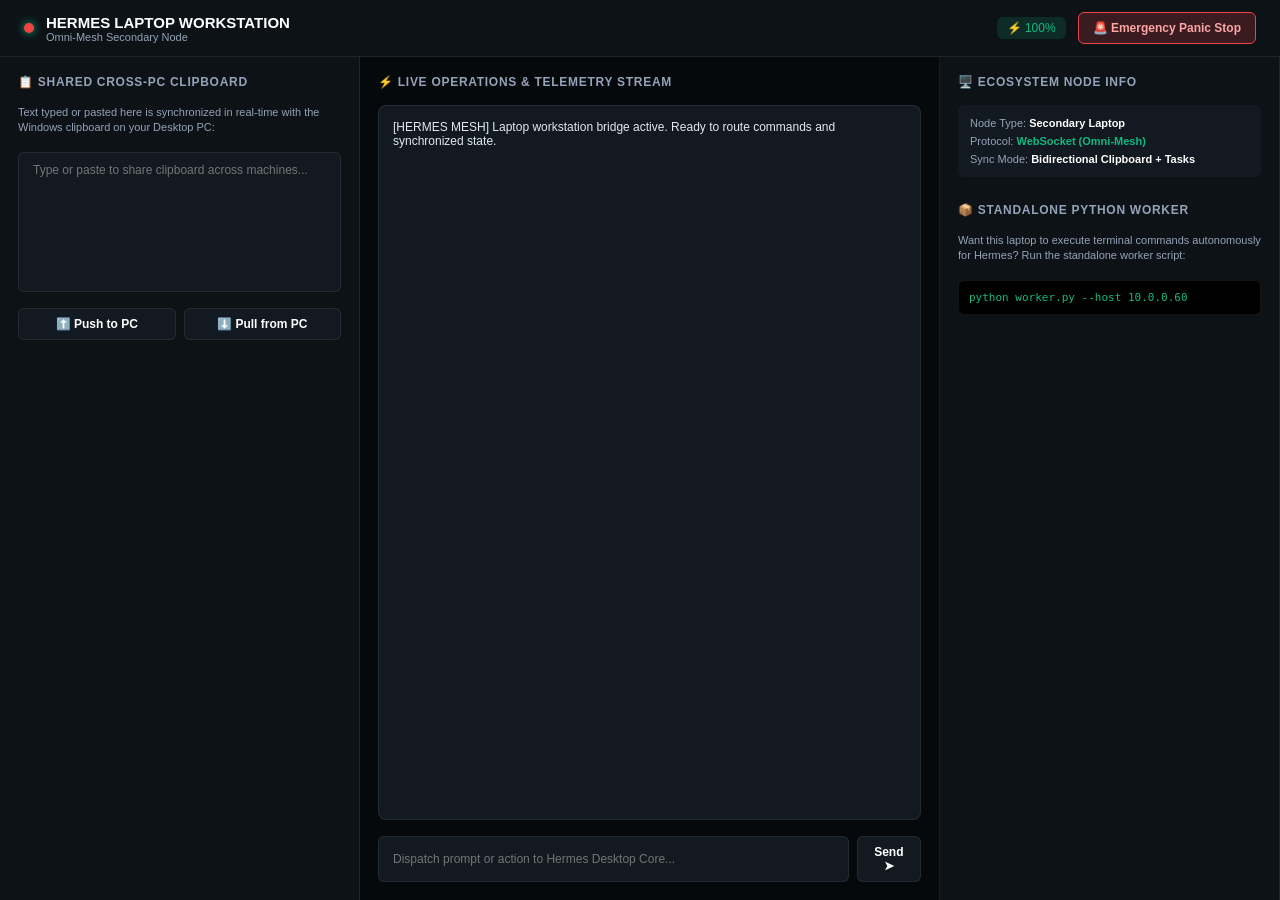
==== companions/laptop/web/index.html @ 741eb6d2 "feat(companions): modularize ecosystem into dedicated smartwatch, smartphone, and laptop packages" ====
<!DOCTYPE html>
<html lang="en">
<head>
    <meta charset="UTF-8">
    <meta name="viewport" content="width=device-width, initial-scale=1.0">
    <title>Hermes Laptop Workstation</title>
    <link rel="manifest" href="/companions/laptop/manifest.json">
    <link rel="stylesheet" href="/companions/laptop/web/laptop.css">
</head>
<body>
    <div id="toast-banner">Connected to Hermes PC</div>

    <!-- Header -->
    <div class="workstation-header">
        <div class="brand-section">
            <div id="status-orb" class="status-orb"></div>
            <div>
                <div style="font-size: 15px; font-weight: 800; color: #ffffff;">HERMES LAPTOP WORKSTATION</div>
                <div style="font-size: 11px; color: var(--text-muted);">Omni-Mesh Secondary Node</div>
            </div>
        </div>
        <div style="display: flex; gap: 12px; align-items: center;">
            <div id="laptop-battery" style="font-size: 12px; color: var(--accent-emerald); background: var(--accent-emerald-dim); padding: 4px 10px; border-radius: 6px;">
                🔋 --%
            </div>
            <button class="btn-action" style="background: rgba(239, 68, 68, 0.2); border-color: #ef4444; color: #fca5a5;" onclick="triggerPanicStop()">
                🚨 Emergency Panic Stop
            </button>
        </div>
    </div>

    <!-- 3-Pane Workstation Container -->
    <div class="workspace-container">
        <!-- Pane 1: Cross-Device Clipboard -->
        <div class="pane">
            <div class="pane-title">📋 Shared Cross-PC Clipboard</div>
            <p style="font-size: 11px; color: var(--text-muted); line-height: 1.4;">
                Text typed or pasted here is synchronized in real-time with the Windows clipboard on your Desktop PC:
            </p>
            <textarea id="clip-area" class="input-box" style="height: 140px; resize: none;" placeholder="Type or paste to share clipboard across machines..."></textarea>
            <div style="display: flex; gap: 8px;">
                <button class="btn-action" style="flex: 1;" onclick="pushClipboard()">⬆️ Push to PC</button>
                <button class="btn-action" style="flex: 1;" onclick="pullClipboard()">⬇️ Pull from PC</button>
            </div>
        </div>

        <!-- Pane 2: Live Activity & Task Stream -->
        <div class="pane" style="background: var(--bg-base);">
            <div class="pane-title">⚡ Live Operations & Telemetry Stream</div>
            <div id="log-feed" class="task-feed">
                <div>[HERMES MESH] Laptop workstation bridge active. Ready to route commands and synchronized state.</div>
            </div>
            <div style="display: flex; gap: 8px;">
                <input type="text" id="prompt-input" class="input-box" placeholder="Dispatch prompt or action to Hermes Desktop Core..." onkeydown="if(event.key==='Enter') sendLaptopPrompt()">
                <button class="btn-action" style="width: 70px;" onclick="sendLaptopPrompt()">Send ➤</button>
            </div>
        </div>

        <!-- Pane 3: Node Actions & Info -->
        <div class="pane">
            <div class="pane-title">🖥️ Ecosystem Node Info</div>
            <div style="background: var(--bg-input); padding: 12px; border-radius: 6px; font-size: 11px; display: flex; flex-direction: column; gap: 6px;">
                <div style="color: var(--text-muted);">Node Type: <strong style="color: #ffffff;">Secondary Laptop</strong></div>
                <div style="color: var(--text-muted);">Protocol: <strong style="color: var(--accent-emerald);">WebSocket (Omni-Mesh)</strong></div>
                <div style="color: var(--text-muted);">Sync Mode: <strong style="color: #ffffff;">Bidirectional Clipboard + Tasks</strong></div>
            </div>

            <div class="pane-title" style="margin-top: 10px;">📦 Standalone Python Worker</div>
            <p style="font-size: 11px; color: var(--text-muted); line-height: 1.4;">
                Want this laptop to execute terminal commands autonomously for Hermes? Run the standalone worker script:
            </p>
            <div style="background: #000; border: 1px solid var(--border-subtle); padding: 10px; border-radius: 6px; font-family: monospace; font-size: 11px; color: var(--accent-emerald); user-select: all;">
                python worker.py --host 10.0.0.60
            </div>
        </div>
    </div>

    <script src="/companions/laptop/web/laptop.js"></script>
</body>
</html>
---- companions/laptop/web/laptop.css ----
/* Hermes Laptop Workstation Styles */
:root {
    --bg-base: #06090c;
    --bg-panel: #0d1217;
    --bg-input: #121921;
    --border-subtle: rgba(255, 255, 255, 0.08);
    --border-bright: rgba(16, 185, 129, 0.4);
    --accent-emerald: #10b981;
    --accent-emerald-dim: rgba(16, 185, 129, 0.15);
    --accent-cyan: #38bdf8;
    --accent-red: #ef4444;
    --text-pure: #ffffff;
    --text-main: #e2e8f0;
    --text-muted: #94a3b8;
}

* {
    box-sizing: border-box;
    margin: 0;
    padding: 0;
    font-family: -apple-system, BlinkMacSystemFont, "Segoe UI", Roboto, sans-serif;
}

body {
    background: var(--bg-base);
    color: var(--text-main);
    height: 100vh;
    display: flex;
    flex-direction: column;
    overflow: hidden;
}

/* Header */
.workstation-header {
    display: flex;
    justify-content: space-between;
    align-items: center;
    padding: 12px 24px;
    background: var(--bg-panel);
    border-bottom: 1px solid var(--border-subtle);
}

.brand-section {
    display: flex;
    align-items: center;
    gap: 12px;
}

.status-orb {
    width: 10px;
    height: 10px;
    border-radius: 50%;
    background: var(--accent-emerald);
    box-shadow: 0 0 8px var(--accent-emerald);
}

/* Split Pane Layout */
.workspace-container {
    flex: 1;
    display: grid;
    grid-template-columns: 360px 1fr 340px;
    overflow: hidden;
}

.pane {
    background: var(--bg-panel);
    border-right: 1px solid var(--border-subtle);
    padding: 18px;
    display: flex;
    flex-direction: column;
    gap: 16px;
    overflow-y: auto;
}

.pane-title {
    font-size: 12px;
    font-weight: 700;
    text-transform: uppercase;
    letter-spacing: 0.06em;
    color: var(--text-muted);
    display: flex;
    align-items: center;
    gap: 8px;
}

.btn-action {
    background: var(--bg-input);
    border: 1px solid var(--border-subtle);
    color: var(--text-pure);
    padding: 8px 14px;
    border-radius: 6px;
    font-size: 12px;
    font-weight: 600;
    cursor: pointer;
    transition: all 0.15s ease;
}

.btn-action:hover {
    border-color: var(--accent-emerald);
    background: var(--accent-emerald-dim);
}

.input-box {
    background: var(--bg-input);
    border: 1px solid var(--border-subtle);
    color: #ffffff;
    padding: 10px 14px;
    border-radius: 6px;
    font-size: 12px;
    width: 100%;
    outline: none;
}

.input-box:focus {
    border-color: var(--accent-emerald);
}

.task-feed {
    flex: 1;
    background: var(--bg-input);
    border: 1px solid var(--border-subtle);
    border-radius: 8px;
    padding: 14px;
    overflow-y: auto;
    font-size: 12px;
    font-family: ui-monospace, monospace;
    display: flex;
    flex-direction: column;
    gap: 10px;
}

/* Toast */
#toast-banner {
    position: fixed;
    top: 16px;
    right: 20px;
    background: var(--accent-emerald);
    color: #000000;
    padding: 10px 18px;
    border-radius: 6px;
    font-size: 12px;
    font-weight: 700;
    box-shadow: 0 4px 14px rgba(0,0,0,0.5);
    opacity: 0;
    transform: translateY(-20px);
    transition: all 0.25s ease;
    pointer-events: none;
    z-index: 10000;
}

#toast-banner.show {
    opacity: 1;
    transform: translateY(0);
}
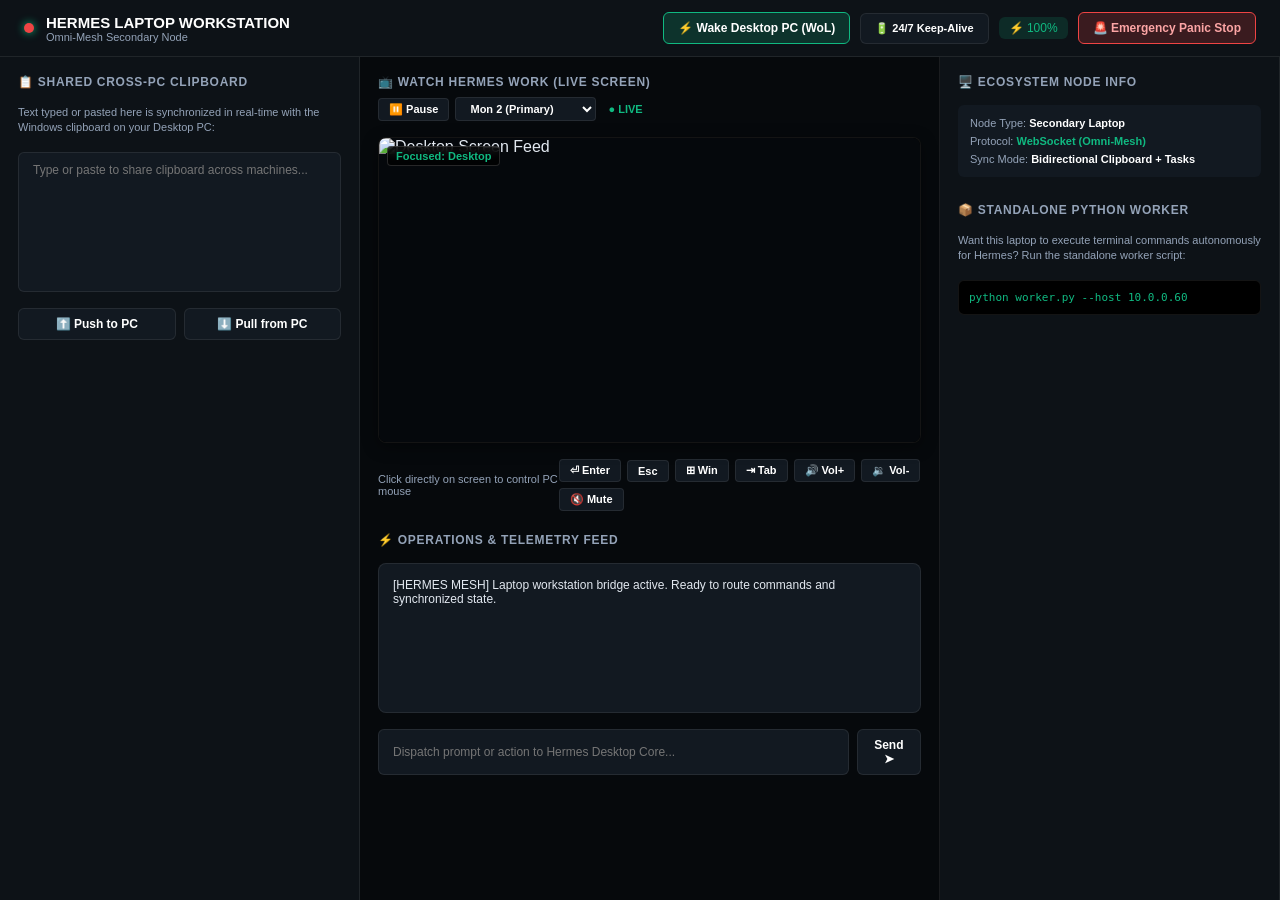
==== commit 7f833953: "feat(companions): 1-click connect hub, 24/7 host keep-alive, remote WoL, and Muse-inspired live desk" ====
--- a/companions/laptop/web/index.html
+++ b/companions/laptop/web/index.html
@@ -19,7 +19,16 @@
                 <div style="font-size: 11px; color: var(--text-muted);">Omni-Mesh Secondary Node</div>
             </div>
         </div>
-        <div style="display: flex; gap: 12px; align-items: center;">
+        <div style="display: flex; gap: 10px; align-items: center;">
+            <button id="pwa-install-btn" class="btn-action" style="display: none; padding: 4px 10px; font-size: 11px;" onclick="promptInstallApp()">
+                ⬇️ Install App
+            </button>
+            <button class="btn-action" style="background: rgba(16, 185, 129, 0.2); border-color: var(--accent-emerald); color: #ffffff;" onclick="triggerLaptopWake()">
+                ⚡ Wake Desktop PC (WoL)
+            </button>
+            <button id="keepalive-btn" class="btn-action" style="background: var(--bg-input); font-size: 11px;" onclick="toggleKeepalive()">
+                🔋 24/7 Keep-Alive
+            </button>
             <div id="laptop-battery" style="font-size: 12px; color: var(--accent-emerald); background: var(--accent-emerald-dim); padding: 4px 10px; border-radius: 6px;">
                 🔋 --%
             </div>
@@ -44,10 +53,49 @@
             </div>
         </div>
 
-        <!-- Pane 2: Live Activity & Task Stream -->
-        <div class="pane" style="background: var(--bg-base);">
-            <div class="pane-title">⚡ Live Operations & Telemetry Stream</div>
-            <div id="log-feed" class="task-feed">
+        <!-- Pane 2: Live Desktop Mirror & Agent Task Stream -->
+        <div class="pane" style="background: var(--bg-base); flex: 1.3;">
+            <!-- Live Desktop Screen Mirror ("Watch Hermes Work" - Muse Style) -->
+            <div style="display: flex; justify-content: space-between; align-items: center; flex-wrap: wrap; gap: 8px;">
+                <div class="pane-title" style="margin: 0;">
+                    📺 Watch Hermes Work (Live Screen)
+                </div>
+                <div style="display: flex; gap: 6px; align-items: center;">
+                    <button class="screen-btn" id="stream-toggle-btn" onclick="toggleScreenStream()">⏸️ Pause</button>
+                    <select id="screen-monitor-select" class="screen-btn" onchange="changeMonitor(this.value)">
+                        <option value="2" selected>Mon 2 (Primary)</option>
+                        <option value="1">Mon 1 (Secondary)</option>
+                        <option value="all">Dual Monitors</option>
+                    </select>
+                    <span id="screen-hud-status" style="font-size: 11px; color: var(--accent-emerald); font-weight: 700; padding: 2px 6px;">● LIVE</span>
+                </div>
+            </div>
+
+            <!-- Screen Canvas with Tap-to-Click -->
+            <div class="screen-wrapper" id="screen-wrapper" onclick="handleScreenClick(event)">
+                <img id="desktop-stream-img" class="laptop-stream-img" src="/api/desktop/stream?monitor=2&fps=8&max_width=1280&quality=65" alt="Desktop Screen Feed" />
+                <div class="screen-overlay-badge" id="screen-active-window">
+                    Focused: Desktop
+                </div>
+            </div>
+
+            <!-- Quick Desktop Remote Controls -->
+            <div style="display: flex; justify-content: space-between; align-items: center; font-size: 11px; color: var(--text-muted);">
+                <span>Click directly on screen to control PC mouse</span>
+                <div class="screen-controls">
+                    <button class="screen-btn" onclick="sendRemoteKey('enter')">⏎ Enter</button>
+                    <button class="screen-btn" onclick="sendRemoteKey('esc')">Esc</button>
+                    <button class="screen-btn" onclick="sendRemoteKey('win')">⊞ Win</button>
+                    <button class="screen-btn" onclick="sendRemoteKey('tab')">⇥ Tab</button>
+                    <button class="screen-btn" onclick="sendRemoteKey('volume_up')">🔊 Vol+</button>
+                    <button class="screen-btn" onclick="sendRemoteKey('volume_down')">🔉 Vol-</button>
+                    <button class="screen-btn" onclick="sendRemoteKey('mute')">🔇 Mute</button>
+                </div>
+            </div>
+
+            <!-- Live Operations & Telemetry Feed -->
+            <div class="pane-title" style="margin-top: 6px;">⚡ Operations & Telemetry Feed</div>
+            <div id="log-feed" class="task-feed" style="height: 150px; flex: initial;">
                 <div>[HERMES MESH] Laptop workstation bridge active. Ready to route commands and synchronized state.</div>
             </div>
             <div style="display: flex; gap: 8px;">
--- a/companions/laptop/web/laptop.css
+++ b/companions/laptop/web/laptop.css
@@ -152,3 +152,63 @@
     opacity: 1;
     transform: translateY(0);
 }
+
+/* Screen Mirror Canvas & Remote Controls */
+.screen-wrapper {
+    position: relative;
+    width: 100%;
+    background: #000000;
+    border-radius: 8px;
+    overflow: hidden;
+    border: 1px solid var(--border-subtle);
+    box-shadow: 0 4px 16px rgba(0, 0, 0, 0.4);
+    cursor: crosshair;
+}
+
+.laptop-stream-img {
+    width: 100%;
+    display: block;
+    aspect-ratio: 16 / 9;
+    object-fit: contain;
+    background: #05080c;
+}
+
+.screen-overlay-badge {
+    position: absolute;
+    top: 8px;
+    left: 8px;
+    background: rgba(0, 0, 0, 0.75);
+    backdrop-filter: blur(4px);
+    border: 1px solid rgba(255, 255, 255, 0.15);
+    color: var(--accent-emerald);
+    padding: 3px 8px;
+    border-radius: 4px;
+    font-size: 11px;
+    font-weight: 600;
+    pointer-events: none;
+    z-index: 10;
+}
+
+.screen-controls {
+    display: flex;
+    gap: 6px;
+    flex-wrap: wrap;
+    align-items: center;
+}
+
+.screen-btn {
+    background: var(--bg-input);
+    border: 1px solid var(--border-subtle);
+    color: var(--text-pure);
+    padding: 4px 10px;
+    border-radius: 4px;
+    font-size: 11px;
+    font-weight: 600;
+    cursor: pointer;
+    transition: all 0.15s ease;
+}
+
+.screen-btn:hover {
+    border-color: var(--accent-emerald);
+    background: var(--accent-emerald-dim);
+}
